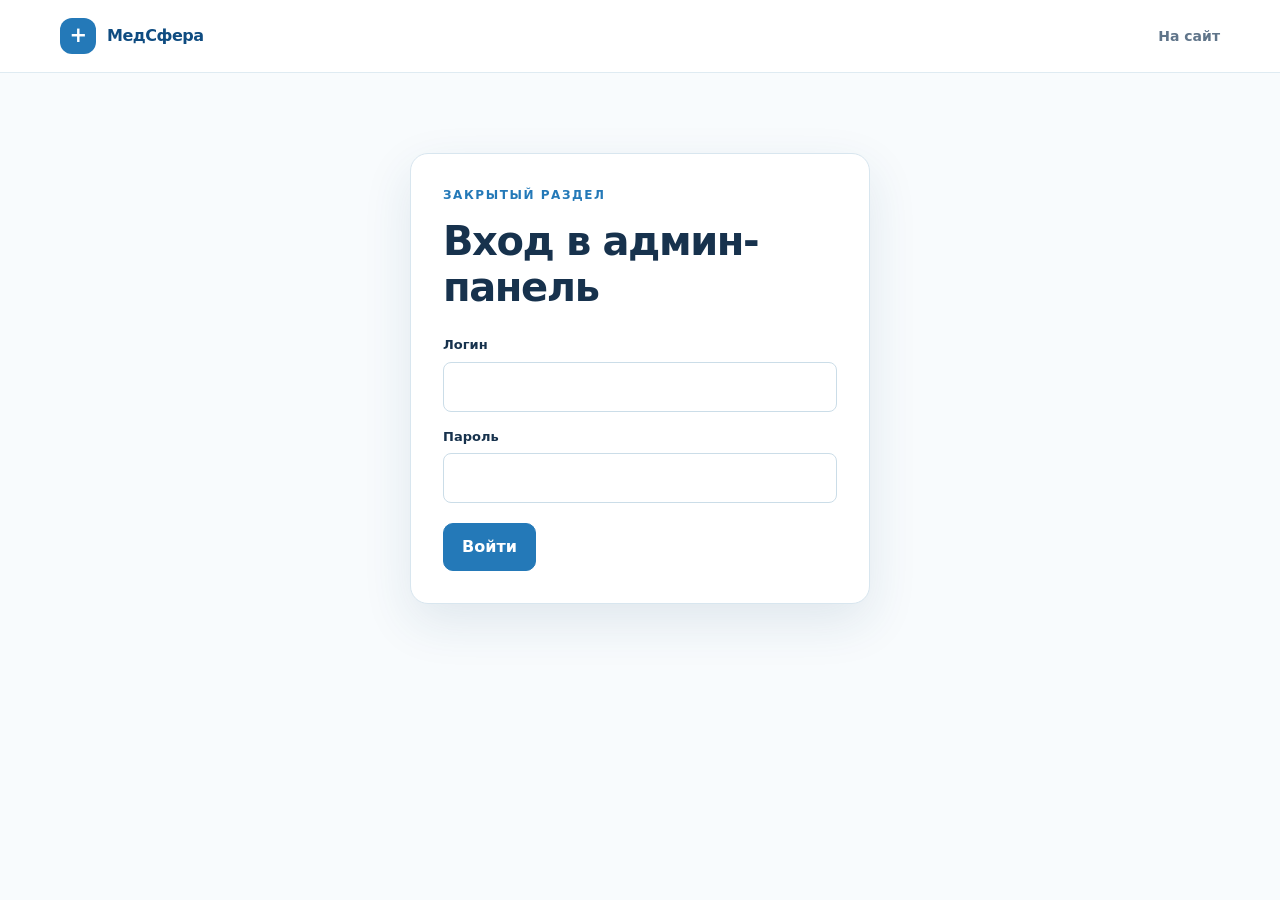
==== frontend/admin.html @ e5a2b110 "Medsite portfolio prototype: backend (FastAPI, 12 tests green), frontend, PLAN.md" ====
<!doctype html>
<html lang="ru"><head><meta charset="utf-8"><meta name="viewport" content="width=device-width, initial-scale=1"><title>Админ-панель | МедСфера</title><meta name="robots" content="noindex"><link rel="stylesheet" href="css/style.css"></head>
<body data-page="admin"><header class="site-header"><div class="container header-inner"><a class="brand" href="index.html"><span class="brand-mark">+</span> МедСфера</a><nav class="nav" style="display:flex"><a href="index.html">На сайт</a></nav></div></header><main class="admin-shell"><div class="container"><div class="form-message is-error" data-api-error hidden role="alert"></div><section data-login class="form-card" style="max-width:460px;margin:35px auto"><p class="eyebrow">Закрытый раздел</p><h1 style="font-size:40px">Вход в админ-панель</h1><form data-login-form style="margin-top:25px"><div class="field"><label for="username">Логин</label><input id="username" name="username" autocomplete="username" required></div><div class="field" style="margin-top:15px"><label for="password">Пароль</label><input id="password" name="password" type="password" autocomplete="current-password" required></div><button class="button" type="submit" style="margin-top:20px">Войти</button></form></section><section data-dashboard hidden><div class="admin-header"><div><p class="eyebrow">Рабочее пространство</p><h1 style="font-size:44px">Админ-панель</h1></div><button class="button button-secondary" data-logout type="button">Выйти</button></div><p class="form-message" data-admin-message role="status"></p>
      <section class="admin-section"><h2>Заявки на приём</h2><div class="field" style="max-width:220px;margin-bottom:15px"><label for="appointment-status">Фильтр по статусу</label><select id="appointment-status" name="appointment_status"><option value="">Все заявки</option><option value="new">Новые</option><option value="confirmed">Подтверждённые</option><option value="cancelled">Отменённые</option></select></div><div class="table-wrap"><table><thead><tr><th>ID</th><th>Время</th><th>Пациент</th><th>Телефон</th><th>Статус</th><th>Изменить</th><th>Lead ID</th></tr></thead><tbody data-appointments-table><tr><td colspan="7">Загрузка…</td></tr></tbody></table></div></section>
      <section class="admin-section"><h2>Управление контентом</h2><div class="admin-forms"><form class="card admin-form" data-service-form><h3>Услуга</h3><div class="field"><label>Название<input name="name" required maxlength="120"></label></div><div class="field"><label>Описание<textarea name="description"></textarea></label></div><div class="field"><label>Цена, ₽<input name="price" type="number" min="0" required></label></div><div class="field"><label>Длительность, мин.<input name="duration_minutes" type="number" min="1" required></label></div><label class="checkbox"><input name="is_active" type="checkbox" checked> Активна</label><div class="form-actions"><button class="button button-small" data-service-submit type="submit">Добавить услугу</button><button class="button button-small button-ghost" data-service-reset type="button">Сбросить</button></div></form>
        <form class="card admin-form" data-doctor-form><h3>Врач</h3><div class="field"><label>ФИО<input name="full_name" required maxlength="160"></label></div><div class="field"><label>Специализация<input name="specialty" required maxlength="120"></label></div><div class="field"><label>О враче<textarea name="bio"></textarea></label></div><div class="field"><label>URL фото<input name="photo_url" type="url"></label></div><div class="field"><label>Стаж, лет<input name="experience_years" type="number" min="0" value="0"></label></div><div class="field"><label>Начало работы<input name="work_start" type="time" value="09:00" required></label></div><div class="field"><label>Конец работы<input name="work_end" type="time" value="18:00" required></label></div><div class="field"><label>Шаг слота, мин.<input name="slot_minutes" type="number" min="1" value="30" required></label></div><div class="field"><label>Услуги<select name="service_ids" multiple required size="3"></select></label></div><label class="checkbox"><input name="is_active" type="checkbox" checked> Активен</label><div class="form-actions"><button class="button button-small" data-doctor-submit type="submit">Добавить врача</button><button class="button button-small button-ghost" data-doctor-reset type="button">Сбросить</button></div></form>
        <form class="card admin-form" data-faq-form><h3>FAQ</h3><div class="field"><label>Вопрос<input name="question" required maxlength="500"></label></div><div class="field"><label>Ответ<textarea name="answer" required></textarea></label></div><div class="field"><label>Порядок<input name="sort_order" type="number" value="0"></label></div><label class="checkbox"><input name="is_active" type="checkbox" checked> Активен</label><div class="form-actions"><button class="button button-small" data-faq-submit type="submit">Добавить вопрос</button><button class="button button-small button-ghost" data-faq-reset type="button">Сбросить</button></div></form></div></section>
      <section class="admin-section"><h2>SEO-настройки</h2><form class="card form-grid" data-seo-form><div class="field"><label>Страница<select name="seo_page"><option value="index">Главная</option><option value="services">Услуги</option><option value="doctors">Специалисты</option><option value="faq">FAQ</option><option value="admin">Админ-панель</option></select></label></div><div class="field"><label>Title<input name="seo_title" required maxlength="255"></label></div><div class="field field-full"><label>Description<textarea name="seo_description" required maxlength="500"></textarea></label></div><div class="field-full"><button class="button" type="submit">Сохранить SEO</button></div></form></section>
      <section class="admin-section"><h2>Список услуг</h2><div class="table-wrap"><table><thead><tr><th>Название</th><th>Цена</th><th>Длительность</th><th>Статус</th><th>Действия</th></tr></thead><tbody data-services-table></tbody></table></div></section><section class="admin-section"><h2>Список врачей</h2><div class="table-wrap"><table><thead><tr><th>ФИО</th><th>Специализация</th><th>Стаж</th><th>Статус</th><th>Действия</th></tr></thead><tbody data-doctors-table></tbody></table></div></section><section class="admin-section"><h2>Список FAQ</h2><div class="table-wrap"><table><thead><tr><th>Вопрос</th><th>Ответ</th><th>Статус</th><th>Действия</th></tr></thead><tbody data-faq-table></tbody></table></div></section>
    </section></div></main><script src="js/config.js"></script><script src="js/api.js"></script><script src="js/admin.js"></script></body></html>
---- frontend/css/style.css ----
:root { --ink: #17324d; --muted: #60758a; --blue: #2479b8; --deep: #0f4c81; --pale: #eaf6fc; --line: #d8e6ef; --white: #fff; --danger: #b53b45; --shadow: 0 18px 50px rgba(25, 76, 111, .11); }
* { box-sizing: border-box; }
html { scroll-behavior: smooth; }
body { margin: 0; color: var(--ink); background: #f8fbfd; font: 16px/1.6 Inter, ui-sans-serif, system-ui, -apple-system, BlinkMacSystemFont, "Segoe UI", sans-serif; }
a { color: inherit; text-decoration: none; }
button, input, select, textarea { font: inherit; }
button, .button { cursor: pointer; }
button:focus-visible, a:focus-visible, input:focus-visible, select:focus-visible, textarea:focus-visible, summary:focus-visible { outline: 3px solid rgba(36, 121, 184, .32); outline-offset: 3px; }
.container { width: min(1160px, calc(100% - 40px)); margin: 0 auto; }
.site-header { position: sticky; top: 0; z-index: 5; border-bottom: 1px solid rgba(216, 230, 239, .8); background: rgba(255,255,255,.94); backdrop-filter: blur(14px); }
.header-inner { min-height: 72px; display: flex; align-items: center; justify-content: space-between; gap: 25px; }
.brand { display: flex; align-items: center; gap: 11px; color: var(--deep); font-weight: 800; letter-spacing: -.03em; }
.brand-mark { display: grid; place-items: center; width: 36px; height: 36px; color: #fff; background: var(--blue); border-radius: 12px; font-weight: 900; font-size: 21px; }
.nav { display: flex; align-items: center; gap: 26px; color: var(--muted); font-size: 14px; font-weight: 650; }
.nav a:hover, .nav a[aria-current="page"] { color: var(--blue); }
.menu-button { display: none; border: 0; background: transparent; color: var(--ink); font-size: 26px; }
.hero { overflow: hidden; padding: 90px 0 92px; background: radial-gradient(circle at 82% 20%, #c7e9f9 0, transparent 35%), linear-gradient(135deg, #eaf7fc, #f8fbfd 62%); }
.hero-grid { display: grid; grid-template-columns: 1.04fr .96fr; align-items: center; gap: 70px; }
.eyebrow { margin: 0 0 13px; color: var(--blue); font-size: 12px; font-weight: 800; letter-spacing: .13em; text-transform: uppercase; }
h1, h2, h3 { margin: 0; line-height: 1.15; letter-spacing: -.035em; }
h1 { max-width: 650px; font-size: clamp(42px, 6vw, 76px); }
h2 { font-size: clamp(30px, 4vw, 47px); }
h3 { font-size: 20px; }
.hero-copy > p:not(.eyebrow) { max-width: 580px; margin: 24px 0 31px; color: var(--muted); font-size: 19px; }
.button { display: inline-flex; justify-content: center; align-items: center; min-height: 45px; padding: 10px 18px; border: 1px solid var(--blue); border-radius: 10px; color: #fff; background: var(--blue); font-weight: 750; transition: transform .2s, background .2s; }
.button:hover { transform: translateY(-2px); background: var(--deep); }
.button-secondary, .button-ghost { color: var(--deep); background: transparent; border-color: var(--line); }
.button-danger { color: var(--danger); background: #fff3f3; border-color: #f2cece; }
.button-small { min-height: 34px; padding: 6px 10px; border-radius: 7px; font-size: 12px; }
.hero-art { min-height: 370px; position: relative; display: grid; place-items: center; }
.hero-art::before { content: ""; position: absolute; width: 310px; height: 310px; border-radius: 50%; background: #b8e2f3; }
.hero-card { position: relative; width: min(100%, 350px); padding: 30px; border: 1px solid rgba(255,255,255,.85); border-radius: 24px; background: rgba(255,255,255,.82); box-shadow: var(--shadow); }
.pulse { width: 60px; height: 60px; display: grid; place-items: center; margin-bottom: 25px; border-radius: 18px; color: #fff; background: var(--blue); font-size: 30px; }
.hero-card strong { display: block; margin-bottom: 8px; font-size: 24px; }
.hero-card p { margin: 0; color: var(--muted); }
.section { padding: 84px 0; }
.section-soft { background: var(--pale); }
.section-heading { display: flex; align-items: end; justify-content: space-between; gap: 20px; margin-bottom: 35px; }
.section-heading p { max-width: 460px; margin: 0; color: var(--muted); }
.grid { display: grid; grid-template-columns: repeat(3, 1fr); gap: 20px; }
.card { padding: 25px; border: 1px solid var(--line); border-radius: 16px; background: var(--white); box-shadow: 0 7px 25px rgba(32, 77, 103, .05); }
.card p { color: var(--muted); }
.service-card { min-height: 190px; display: flex; flex-direction: column; }
.card-meta { margin-top: auto; color: var(--deep); font-weight: 750; }
.doctor-card { display: flex; gap: 17px; align-items: flex-start; }
.doctor-photo { flex: 0 0 68px; width: 68px; height: 68px; display: grid; place-items: center; overflow: hidden; border-radius: 50%; color: var(--deep); background: #d5effa; font-weight: 800; }
.doctor-photo img { width: 100%; height: 100%; object-fit: cover; }
.doctor-card h3 { font-size: 18px; }
.doctor-card p { margin: 7px 0 0; font-size: 14px; }
.doctor-card .eyebrow { margin: 5px 0 0; font-size: 11px; }
.form-card { max-width: 710px; padding: 32px; border: 1px solid var(--line); border-radius: 18px; background: #fff; box-shadow: var(--shadow); }
.form-grid { display: grid; grid-template-columns: repeat(2, 1fr); gap: 17px; }
.field { display: flex; flex-direction: column; gap: 6px; }
.field-full { grid-column: 1 / -1; }
label { color: var(--ink); font-size: 13px; font-weight: 750; }
input, select, textarea { width: 100%; border: 1px solid #cbdde8; border-radius: 8px; padding: 11px 12px; color: var(--ink); background: #fff; }
textarea { min-height: 100px; resize: vertical; }
input::placeholder, textarea::placeholder { color: #9aabb8; }
.form-actions { display: flex; align-items: center; gap: 18px; margin-top: 22px; }
.form-message { margin: 13px 0 0; color: var(--deep); font-size: 14px; }
.is-error { color: var(--danger); }
.success-panel { padding: 28px; border: 1px solid #a9ddc7; border-radius: 14px; color: #176448; background: #edfbf4; }
.success-panel code { overflow-wrap: anywhere; }
.faq-list { max-width: 820px; margin: 0 auto; }
.faq-item { padding: 21px 0; border-bottom: 1px solid var(--line); }
.faq-item summary { cursor: pointer; list-style: none; font-size: 19px; font-weight: 750; }
.faq-item summary::-webkit-details-marker { display: none; }
.faq-item summary::after { content: "+"; float: right; color: var(--blue); font-size: 25px; font-weight: 400; }
.faq-item[open] summary::after { content: "−"; }
.faq-item p { max-width: 700px; margin-bottom: 0; color: var(--muted); }
.page-intro { padding: 72px 0 55px; background: var(--pale); }
.page-intro p { max-width: 650px; margin: 18px 0 0; color: var(--muted); font-size: 18px; }
.site-footer { padding: 35px 0; border-top: 1px solid var(--line); color: var(--muted); font-size: 14px; background: #fff; }
.footer-inner { display: flex; justify-content: space-between; gap: 20px; }
.empty-state { grid-column: 1 / -1; padding: 28px; color: var(--muted); text-align: center; }
.is-loading { opacity: .65; }
.admin-shell { padding: 45px 0 75px; }
.admin-header { display: flex; justify-content: space-between; align-items: center; gap: 20px; margin-bottom: 30px; }
.admin-section { margin-top: 30px; }
.admin-section h2 { margin-bottom: 16px; font-size: 27px; }
.admin-forms { display: grid; grid-template-columns: repeat(3, 1fr); gap: 18px; }
.admin-form { padding: 20px; }
.admin-form h3 { margin-bottom: 17px; font-size: 18px; }
.admin-form .field { margin-bottom: 12px; }
.checkbox { display: flex; flex-direction: row; align-items: center; gap: 8px; margin: 10px 0; }
.checkbox input { width: auto; }
.table-wrap { overflow-x: auto; border: 1px solid var(--line); border-radius: 13px; background: #fff; }
table { width: 100%; border-collapse: collapse; min-width: 650px; }
th, td { padding: 13px 15px; border-bottom: 1px solid #edf2f5; text-align: left; vertical-align: middle; font-size: 14px; }
th { color: var(--muted); background: #f7fbfd; font-size: 12px; text-transform: uppercase; letter-spacing: .05em; }
tr:last-child td { border-bottom: 0; }
.table-actions { display: flex; gap: 7px; }
.compact-select { width: auto; min-width: 130px; padding: 6px; }
[hidden] { display: none !important; }
@media (max-width: 800px) { .container { width: min(100% - 28px, 600px); } .menu-button { display: block; } .nav { display: none; position: absolute; top: 72px; left: 0; right: 0; flex-direction: column; align-items: stretch; gap: 0; padding: 10px 20px 20px; background: #fff; box-shadow: var(--shadow); } .nav.is-open { display: flex; } .nav a { padding: 10px; } .hero { padding: 58px 0; } .hero-grid { grid-template-columns: 1fr; gap: 30px; } .hero-art { min-height: 270px; } .hero-art::before { width: 240px; height: 240px; } .grid, .admin-forms { grid-template-columns: 1fr; } .section { padding: 55px 0; } .section-heading { display: block; } .section-heading p { margin-top: 13px; } .form-grid { grid-template-columns: 1fr; } .field-full { grid-column: auto; } .footer-inner { display: block; } .footer-inner p { margin: 8px 0; } .admin-header { display: block; } .admin-header .button { margin-top: 15px; } }
@media (max-width: 450px) { h1 { font-size: 40px; } .form-card { padding: 20px; } .form-actions { display: block; } .form-actions .button { width: 100%; } }
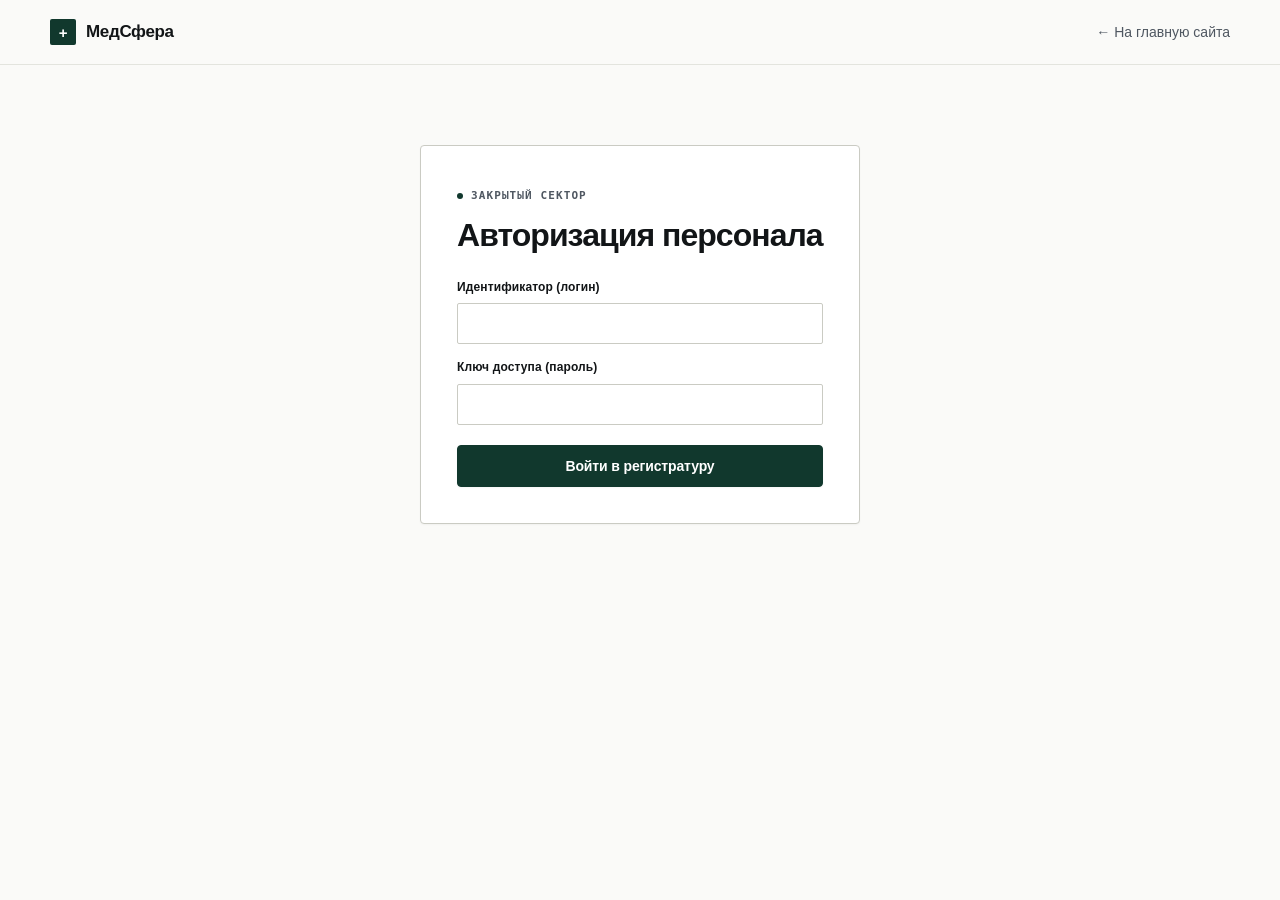
==== commit 5a5ce84b: "Redesign frontend in Swiss clinical minimalist anti-AI aesthetic" ====
--- a/frontend/admin.html
+++ b/frontend/admin.html
@@ -1,10 +1,250 @@
 <!doctype html>
-<html lang="ru"><head><meta charset="utf-8"><meta name="viewport" content="width=device-width, initial-scale=1"><title>Админ-панель | МедСфера</title><meta name="robots" content="noindex"><link rel="stylesheet" href="css/style.css"></head>
-<body data-page="admin"><header class="site-header"><div class="container header-inner"><a class="brand" href="index.html"><span class="brand-mark">+</span> МедСфера</a><nav class="nav" style="display:flex"><a href="index.html">На сайт</a></nav></div></header><main class="admin-shell"><div class="container"><div class="form-message is-error" data-api-error hidden role="alert"></div><section data-login class="form-card" style="max-width:460px;margin:35px auto"><p class="eyebrow">Закрытый раздел</p><h1 style="font-size:40px">Вход в админ-панель</h1><form data-login-form style="margin-top:25px"><div class="field"><label for="username">Логин</label><input id="username" name="username" autocomplete="username" required></div><div class="field" style="margin-top:15px"><label for="password">Пароль</label><input id="password" name="password" type="password" autocomplete="current-password" required></div><button class="button" type="submit" style="margin-top:20px">Войти</button></form></section><section data-dashboard hidden><div class="admin-header"><div><p class="eyebrow">Рабочее пространство</p><h1 style="font-size:44px">Админ-панель</h1></div><button class="button button-secondary" data-logout type="button">Выйти</button></div><p class="form-message" data-admin-message role="status"></p>
-      <section class="admin-section"><h2>Заявки на приём</h2><div class="field" style="max-width:220px;margin-bottom:15px"><label for="appointment-status">Фильтр по статусу</label><select id="appointment-status" name="appointment_status"><option value="">Все заявки</option><option value="new">Новые</option><option value="confirmed">Подтверждённые</option><option value="cancelled">Отменённые</option></select></div><div class="table-wrap"><table><thead><tr><th>ID</th><th>Время</th><th>Пациент</th><th>Телефон</th><th>Статус</th><th>Изменить</th><th>Lead ID</th></tr></thead><tbody data-appointments-table><tr><td colspan="7">Загрузка…</td></tr></tbody></table></div></section>
-      <section class="admin-section"><h2>Управление контентом</h2><div class="admin-forms"><form class="card admin-form" data-service-form><h3>Услуга</h3><div class="field"><label>Название<input name="name" required maxlength="120"></label></div><div class="field"><label>Описание<textarea name="description"></textarea></label></div><div class="field"><label>Цена, ₽<input name="price" type="number" min="0" required></label></div><div class="field"><label>Длительность, мин.<input name="duration_minutes" type="number" min="1" required></label></div><label class="checkbox"><input name="is_active" type="checkbox" checked> Активна</label><div class="form-actions"><button class="button button-small" data-service-submit type="submit">Добавить услугу</button><button class="button button-small button-ghost" data-service-reset type="button">Сбросить</button></div></form>
-        <form class="card admin-form" data-doctor-form><h3>Врач</h3><div class="field"><label>ФИО<input name="full_name" required maxlength="160"></label></div><div class="field"><label>Специализация<input name="specialty" required maxlength="120"></label></div><div class="field"><label>О враче<textarea name="bio"></textarea></label></div><div class="field"><label>URL фото<input name="photo_url" type="url"></label></div><div class="field"><label>Стаж, лет<input name="experience_years" type="number" min="0" value="0"></label></div><div class="field"><label>Начало работы<input name="work_start" type="time" value="09:00" required></label></div><div class="field"><label>Конец работы<input name="work_end" type="time" value="18:00" required></label></div><div class="field"><label>Шаг слота, мин.<input name="slot_minutes" type="number" min="1" value="30" required></label></div><div class="field"><label>Услуги<select name="service_ids" multiple required size="3"></select></label></div><label class="checkbox"><input name="is_active" type="checkbox" checked> Активен</label><div class="form-actions"><button class="button button-small" data-doctor-submit type="submit">Добавить врача</button><button class="button button-small button-ghost" data-doctor-reset type="button">Сбросить</button></div></form>
-        <form class="card admin-form" data-faq-form><h3>FAQ</h3><div class="field"><label>Вопрос<input name="question" required maxlength="500"></label></div><div class="field"><label>Ответ<textarea name="answer" required></textarea></label></div><div class="field"><label>Порядок<input name="sort_order" type="number" value="0"></label></div><label class="checkbox"><input name="is_active" type="checkbox" checked> Активен</label><div class="form-actions"><button class="button button-small" data-faq-submit type="submit">Добавить вопрос</button><button class="button button-small button-ghost" data-faq-reset type="button">Сбросить</button></div></form></div></section>
-      <section class="admin-section"><h2>SEO-настройки</h2><form class="card form-grid" data-seo-form><div class="field"><label>Страница<select name="seo_page"><option value="index">Главная</option><option value="services">Услуги</option><option value="doctors">Специалисты</option><option value="faq">FAQ</option><option value="admin">Админ-панель</option></select></label></div><div class="field"><label>Title<input name="seo_title" required maxlength="255"></label></div><div class="field field-full"><label>Description<textarea name="seo_description" required maxlength="500"></textarea></label></div><div class="field-full"><button class="button" type="submit">Сохранить SEO</button></div></form></section>
-      <section class="admin-section"><h2>Список услуг</h2><div class="table-wrap"><table><thead><tr><th>Название</th><th>Цена</th><th>Длительность</th><th>Статус</th><th>Действия</th></tr></thead><tbody data-services-table></tbody></table></div></section><section class="admin-section"><h2>Список врачей</h2><div class="table-wrap"><table><thead><tr><th>ФИО</th><th>Специализация</th><th>Стаж</th><th>Статус</th><th>Действия</th></tr></thead><tbody data-doctors-table></tbody></table></div></section><section class="admin-section"><h2>Список FAQ</h2><div class="table-wrap"><table><thead><tr><th>Вопрос</th><th>Ответ</th><th>Статус</th><th>Действия</th></tr></thead><tbody data-faq-table></tbody></table></div></section>
-    </section></div></main><script src="js/config.js"></script><script src="js/api.js"></script><script src="js/admin.js"></script></body></html>
+<html lang="ru">
+<head>
+  <meta charset="utf-8">
+  <meta name="viewport" content="width=device-width, initial-scale=1">
+  <title>Клиническая регистратура и администрирование | МедСфера</title>
+  <meta name="robots" content="noindex">
+  <link rel="stylesheet" href="css/style.css">
+</head>
+<body data-page="admin">
+  <header class="site-header">
+    <div class="container header-inner">
+      <a class="brand" href="index.html">
+        <span class="brand-mark">+</span>
+        <span>МедСфера</span>
+      </a>
+      <nav class="nav" style="display:flex">
+        <a href="index.html">← На главную сайта</a>
+      </nav>
+    </div>
+  </header>
+
+  <main class="admin-shell">
+    <div class="container">
+      <div class="form-message is-error" data-api-error hidden role="alert"></div>
+
+      <section data-login class="form-card" style="max-width:440px;margin:40px auto">
+        <p class="eyebrow">Закрытый сектор</p>
+        <h1 style="font-size:32px;line-height:1.15">Авторизация персонала</h1>
+        <form data-login-form style="margin-top:24px">
+          <div class="field">
+            <label for="username">Идентификатор (логин)</label>
+            <input id="username" name="username" autocomplete="username" required>
+          </div>
+          <div class="field" style="margin-top:14px">
+            <label for="password">Ключ доступа (пароль)</label>
+            <input id="password" name="password" type="password" autocomplete="current-password" required>
+          </div>
+          <button class="button" type="submit" style="margin-top:20px;width:100%">Войти в регистратуру</button>
+        </form>
+      </section>
+
+      <section data-dashboard hidden>
+        <div class="admin-header">
+          <div>
+            <p class="eyebrow">Клиническое управление</p>
+            <h1 style="font-size:36px">Журнал отделения</h1>
+          </div>
+          <button class="button button-secondary" data-logout type="button">Завершить смену</button>
+        </div>
+        <p class="form-message" data-admin-message role="status"></p>
+
+        <section class="admin-section">
+          <h2>Журнал записей на приём</h2>
+          <div class="field" style="max-width:240px;margin-bottom:16px">
+            <label for="appointment-status">Фильтрация по статусу</label>
+            <select id="appointment-status" name="appointment_status">
+              <option value="">Все статусы</option>
+              <option value="new">Новые заявки</option>
+              <option value="confirmed">Подтверждённые приёмы</option>
+              <option value="cancelled">Отменённые</option>
+            </select>
+          </div>
+          <div class="table-wrap">
+            <table>
+              <thead>
+                <tr>
+                  <th>ID</th>
+                  <th>Слот приёма</th>
+                  <th>Пациент</th>
+                  <th>Телефон</th>
+                  <th>Статус</th>
+                  <th>Действие</th>
+                  <th>Идентификатор заявки</th>
+                </tr>
+              </thead>
+              <tbody data-appointments-table>
+                <tr><td colspan="7">Синхронизация записей…</td></tr>
+              </tbody>
+            </table>
+          </div>
+        </section>
+
+        <section class="admin-section">
+          <h2>Реестр отделений и врачебного состава</h2>
+          <div class="admin-forms">
+            <form class="card admin-form" data-service-form>
+              <h3>Добавить медицинскую услугу</h3>
+              <div class="field">
+                <label>Наименование услуги<input name="name" required maxlength="120"></label>
+              </div>
+              <div class="field">
+                <label>Клиническое описание<textarea name="description"></textarea></label>
+              </div>
+              <div class="field">
+                <label>Тариф, ₽<input name="price" type="number" min="0" required></label>
+              </div>
+              <div class="field">
+                <label>Длительность, мин.<input name="duration_minutes" type="number" min="1" required></label>
+              </div>
+              <label class="checkbox"><input name="is_active" type="checkbox" checked> Услуга доступна в регистратуре</label>
+              <div class="form-actions">
+                <button class="button button-small" data-service-submit type="submit">Сохранить</button>
+                <button class="button button-small button-ghost" data-service-reset type="button">Очистить</button>
+              </div>
+            </form>
+
+            <form class="card admin-form" data-doctor-form>
+              <h3>Добавить врача в штат</h3>
+              <div class="field">
+                <label>ФИО специалиста<input name="full_name" required maxlength="160"></label>
+              </div>
+              <div class="field">
+                <label>Профиль и специализация<input name="specialty" required maxlength="120"></label>
+              </div>
+              <div class="field">
+                <label>Клинический опыт / регалии<textarea name="bio"></textarea></label>
+              </div>
+              <div class="field">
+                <label>Ссылка на портрет (URL)<input name="photo_url" type="url"></label>
+              </div>
+              <div class="field">
+                <label>Стаж практики (лет)<input name="experience_years" type="number" min="0" value="0"></label>
+              </div>
+              <div class="field">
+                <label>Начало смены<input name="work_start" type="time" value="09:00" required></label>
+              </div>
+              <div class="field">
+                <label>Конец смены<input name="work_end" type="time" value="18:00" required></label>
+              </div>
+              <div class="field">
+                <label>Шаг слота, мин.<input name="slot_minutes" type="number" min="1" value="30" required></label>
+              </div>
+              <div class="field">
+                <label>Профильные услуги<select name="service_ids" multiple required size="3"></select></label>
+              </div>
+              <label class="checkbox"><input name="is_active" type="checkbox" checked> Врач ведёт приём</label>
+              <div class="form-actions">
+                <button class="button button-small" data-doctor-submit type="submit">Сохранить</button>
+                <button class="button button-small button-ghost" data-doctor-reset type="button">Очистить</button>
+              </div>
+            </form>
+
+            <form class="card admin-form" data-faq-form>
+              <h3>Регламент / Справка (FAQ)</h3>
+              <div class="field">
+                <label>Вопрос пациента<input name="question" required maxlength="500"></label>
+              </div>
+              <div class="field">
+                <label>Ответ клиники<textarea name="answer" required></textarea></label>
+              </div>
+              <div class="field">
+                <label>Позиция в списке<input name="sort_order" type="number" value="0"></label>
+              </div>
+              <label class="checkbox"><input name="is_active" type="checkbox" checked> Отображать на сайте</label>
+              <div class="form-actions">
+                <button class="button button-small" data-faq-submit type="submit">Сохранить</button>
+                <button class="button button-small button-ghost" data-faq-reset type="button">Очистить</button>
+              </div>
+            </form>
+          </div>
+        </section>
+
+        <section class="admin-section">
+          <h2>Метаданные страниц (SEO)</h2>
+          <form class="card form-grid" data-seo-form>
+            <div class="field">
+              <label>Раздел сайта
+                <select name="seo_page">
+                  <option value="index">Главная</option>
+                  <option value="services">Услуги</option>
+                  <option value="doctors">Специалисты</option>
+                  <option value="faq">Вопросы и ответы</option>
+                  <option value="admin">Административный раздел</option>
+                </select>
+              </label>
+            </div>
+            <div class="field">
+              <label>Title (Заголовок в выдаче)<input name="seo_title" required maxlength="255"></label>
+            </div>
+            <div class="field field-full">
+              <label>Description (Краткое описание)<textarea name="seo_description" required maxlength="500"></textarea></label>
+            </div>
+            <div class="field-full">
+              <button class="button" type="submit">Обновить мета-профиль</button>
+            </div>
+          </form>
+        </section>
+
+        <section class="admin-section">
+          <h2>Реестр медицинских услуг</h2>
+          <div class="table-wrap">
+            <table>
+              <thead>
+                <tr>
+                  <th>Услуга</th>
+                  <th>Тариф</th>
+                  <th>Длительность</th>
+                  <th>Статус</th>
+                  <th>Управление</th>
+                </tr>
+              </thead>
+              <tbody data-services-table></tbody>
+            </table>
+          </div>
+        </section>
+
+        <section class="admin-section">
+          <h2>Реестр специалистов</h2>
+          <div class="table-wrap">
+            <table>
+              <thead>
+                <tr>
+                  <th>Врач</th>
+                  <th>Специализация</th>
+                  <th>Стаж</th>
+                  <th>Статус</th>
+                  <th>Управление</th>
+                </tr>
+              </thead>
+              <tbody data-doctors-table></tbody>
+            </table>
+          </div>
+        </section>
+
+        <section class="admin-section">
+          <h2>Реестр справок (FAQ)</h2>
+          <div class="table-wrap">
+            <table>
+              <thead>
+                <tr>
+                  <th>Вопрос</th>
+                  <th>Ответ</th>
+                  <th>Статус</th>
+                  <th>Управление</th>
+                </tr>
+              </thead>
+              <tbody data-faq-table></tbody>
+            </table>
+          </div>
+        </section>
+      </section>
+    </div>
+  </main>
+
+  <script src="js/config.js"></script>
+  <script src="js/api.js"></script>
+  <script src="js/admin.js"></script>
+</body>
+</html>
--- a/frontend/css/style.css
+++ b/frontend/css/style.css
@@ -1,96 +1,1135 @@
-:root { --ink: #17324d; --muted: #60758a; --blue: #2479b8; --deep: #0f4c81; --pale: #eaf6fc; --line: #d8e6ef; --white: #fff; --danger: #b53b45; --shadow: 0 18px 50px rgba(25, 76, 111, .11); }
-* { box-sizing: border-box; }
-html { scroll-behavior: smooth; }
-body { margin: 0; color: var(--ink); background: #f8fbfd; font: 16px/1.6 Inter, ui-sans-serif, system-ui, -apple-system, BlinkMacSystemFont, "Segoe UI", sans-serif; }
-a { color: inherit; text-decoration: none; }
-button, input, select, textarea { font: inherit; }
-button, .button { cursor: pointer; }
-button:focus-visible, a:focus-visible, input:focus-visible, select:focus-visible, textarea:focus-visible, summary:focus-visible { outline: 3px solid rgba(36, 121, 184, .32); outline-offset: 3px; }
-.container { width: min(1160px, calc(100% - 40px)); margin: 0 auto; }
-.site-header { position: sticky; top: 0; z-index: 5; border-bottom: 1px solid rgba(216, 230, 239, .8); background: rgba(255,255,255,.94); backdrop-filter: blur(14px); }
-.header-inner { min-height: 72px; display: flex; align-items: center; justify-content: space-between; gap: 25px; }
-.brand { display: flex; align-items: center; gap: 11px; color: var(--deep); font-weight: 800; letter-spacing: -.03em; }
-.brand-mark { display: grid; place-items: center; width: 36px; height: 36px; color: #fff; background: var(--blue); border-radius: 12px; font-weight: 900; font-size: 21px; }
-.nav { display: flex; align-items: center; gap: 26px; color: var(--muted); font-size: 14px; font-weight: 650; }
-.nav a:hover, .nav a[aria-current="page"] { color: var(--blue); }
-.menu-button { display: none; border: 0; background: transparent; color: var(--ink); font-size: 26px; }
-.hero { overflow: hidden; padding: 90px 0 92px; background: radial-gradient(circle at 82% 20%, #c7e9f9 0, transparent 35%), linear-gradient(135deg, #eaf7fc, #f8fbfd 62%); }
-.hero-grid { display: grid; grid-template-columns: 1.04fr .96fr; align-items: center; gap: 70px; }
-.eyebrow { margin: 0 0 13px; color: var(--blue); font-size: 12px; font-weight: 800; letter-spacing: .13em; text-transform: uppercase; }
-h1, h2, h3 { margin: 0; line-height: 1.15; letter-spacing: -.035em; }
-h1 { max-width: 650px; font-size: clamp(42px, 6vw, 76px); }
-h2 { font-size: clamp(30px, 4vw, 47px); }
-h3 { font-size: 20px; }
-.hero-copy > p:not(.eyebrow) { max-width: 580px; margin: 24px 0 31px; color: var(--muted); font-size: 19px; }
-.button { display: inline-flex; justify-content: center; align-items: center; min-height: 45px; padding: 10px 18px; border: 1px solid var(--blue); border-radius: 10px; color: #fff; background: var(--blue); font-weight: 750; transition: transform .2s, background .2s; }
-.button:hover { transform: translateY(-2px); background: var(--deep); }
-.button-secondary, .button-ghost { color: var(--deep); background: transparent; border-color: var(--line); }
-.button-danger { color: var(--danger); background: #fff3f3; border-color: #f2cece; }
-.button-small { min-height: 34px; padding: 6px 10px; border-radius: 7px; font-size: 12px; }
-.hero-art { min-height: 370px; position: relative; display: grid; place-items: center; }
-.hero-art::before { content: ""; position: absolute; width: 310px; height: 310px; border-radius: 50%; background: #b8e2f3; }
-.hero-card { position: relative; width: min(100%, 350px); padding: 30px; border: 1px solid rgba(255,255,255,.85); border-radius: 24px; background: rgba(255,255,255,.82); box-shadow: var(--shadow); }
-.pulse { width: 60px; height: 60px; display: grid; place-items: center; margin-bottom: 25px; border-radius: 18px; color: #fff; background: var(--blue); font-size: 30px; }
-.hero-card strong { display: block; margin-bottom: 8px; font-size: 24px; }
-.hero-card p { margin: 0; color: var(--muted); }
-.section { padding: 84px 0; }
-.section-soft { background: var(--pale); }
-.section-heading { display: flex; align-items: end; justify-content: space-between; gap: 20px; margin-bottom: 35px; }
-.section-heading p { max-width: 460px; margin: 0; color: var(--muted); }
-.grid { display: grid; grid-template-columns: repeat(3, 1fr); gap: 20px; }
-.card { padding: 25px; border: 1px solid var(--line); border-radius: 16px; background: var(--white); box-shadow: 0 7px 25px rgba(32, 77, 103, .05); }
-.card p { color: var(--muted); }
-.service-card { min-height: 190px; display: flex; flex-direction: column; }
-.card-meta { margin-top: auto; color: var(--deep); font-weight: 750; }
-.doctor-card { display: flex; gap: 17px; align-items: flex-start; }
-.doctor-photo { flex: 0 0 68px; width: 68px; height: 68px; display: grid; place-items: center; overflow: hidden; border-radius: 50%; color: var(--deep); background: #d5effa; font-weight: 800; }
-.doctor-photo img { width: 100%; height: 100%; object-fit: cover; }
-.doctor-card h3 { font-size: 18px; }
-.doctor-card p { margin: 7px 0 0; font-size: 14px; }
-.doctor-card .eyebrow { margin: 5px 0 0; font-size: 11px; }
-.form-card { max-width: 710px; padding: 32px; border: 1px solid var(--line); border-radius: 18px; background: #fff; box-shadow: var(--shadow); }
-.form-grid { display: grid; grid-template-columns: repeat(2, 1fr); gap: 17px; }
-.field { display: flex; flex-direction: column; gap: 6px; }
-.field-full { grid-column: 1 / -1; }
-label { color: var(--ink); font-size: 13px; font-weight: 750; }
-input, select, textarea { width: 100%; border: 1px solid #cbdde8; border-radius: 8px; padding: 11px 12px; color: var(--ink); background: #fff; }
-textarea { min-height: 100px; resize: vertical; }
-input::placeholder, textarea::placeholder { color: #9aabb8; }
-.form-actions { display: flex; align-items: center; gap: 18px; margin-top: 22px; }
-.form-message { margin: 13px 0 0; color: var(--deep); font-size: 14px; }
-.is-error { color: var(--danger); }
-.success-panel { padding: 28px; border: 1px solid #a9ddc7; border-radius: 14px; color: #176448; background: #edfbf4; }
-.success-panel code { overflow-wrap: anywhere; }
-.faq-list { max-width: 820px; margin: 0 auto; }
-.faq-item { padding: 21px 0; border-bottom: 1px solid var(--line); }
-.faq-item summary { cursor: pointer; list-style: none; font-size: 19px; font-weight: 750; }
-.faq-item summary::-webkit-details-marker { display: none; }
-.faq-item summary::after { content: "+"; float: right; color: var(--blue); font-size: 25px; font-weight: 400; }
-.faq-item[open] summary::after { content: "−"; }
-.faq-item p { max-width: 700px; margin-bottom: 0; color: var(--muted); }
-.page-intro { padding: 72px 0 55px; background: var(--pale); }
-.page-intro p { max-width: 650px; margin: 18px 0 0; color: var(--muted); font-size: 18px; }
-.site-footer { padding: 35px 0; border-top: 1px solid var(--line); color: var(--muted); font-size: 14px; background: #fff; }
-.footer-inner { display: flex; justify-content: space-between; gap: 20px; }
-.empty-state { grid-column: 1 / -1; padding: 28px; color: var(--muted); text-align: center; }
-.is-loading { opacity: .65; }
-.admin-shell { padding: 45px 0 75px; }
-.admin-header { display: flex; justify-content: space-between; align-items: center; gap: 20px; margin-bottom: 30px; }
-.admin-section { margin-top: 30px; }
-.admin-section h2 { margin-bottom: 16px; font-size: 27px; }
-.admin-forms { display: grid; grid-template-columns: repeat(3, 1fr); gap: 18px; }
-.admin-form { padding: 20px; }
-.admin-form h3 { margin-bottom: 17px; font-size: 18px; }
-.admin-form .field { margin-bottom: 12px; }
-.checkbox { display: flex; flex-direction: row; align-items: center; gap: 8px; margin: 10px 0; }
-.checkbox input { width: auto; }
-.table-wrap { overflow-x: auto; border: 1px solid var(--line); border-radius: 13px; background: #fff; }
-table { width: 100%; border-collapse: collapse; min-width: 650px; }
-th, td { padding: 13px 15px; border-bottom: 1px solid #edf2f5; text-align: left; vertical-align: middle; font-size: 14px; }
-th { color: var(--muted); background: #f7fbfd; font-size: 12px; text-transform: uppercase; letter-spacing: .05em; }
-tr:last-child td { border-bottom: 0; }
-.table-actions { display: flex; gap: 7px; }
-.compact-select { width: auto; min-width: 130px; padding: 6px; }
-[hidden] { display: none !important; }
-@media (max-width: 800px) { .container { width: min(100% - 28px, 600px); } .menu-button { display: block; } .nav { display: none; position: absolute; top: 72px; left: 0; right: 0; flex-direction: column; align-items: stretch; gap: 0; padding: 10px 20px 20px; background: #fff; box-shadow: var(--shadow); } .nav.is-open { display: flex; } .nav a { padding: 10px; } .hero { padding: 58px 0; } .hero-grid { grid-template-columns: 1fr; gap: 30px; } .hero-art { min-height: 270px; } .hero-art::before { width: 240px; height: 240px; } .grid, .admin-forms { grid-template-columns: 1fr; } .section { padding: 55px 0; } .section-heading { display: block; } .section-heading p { margin-top: 13px; } .form-grid { grid-template-columns: 1fr; } .field-full { grid-column: auto; } .footer-inner { display: block; } .footer-inner p { margin: 8px 0; } .admin-header { display: block; } .admin-header .button { margin-top: 15px; } }
-@media (max-width: 450px) { h1 { font-size: 40px; } .form-card { padding: 20px; } .form-actions { display: block; } .form-actions .button { width: 100%; } }
+/* ═══════════════════════════════════════════════════════════════════════
+   МедСфера · Clinical Minimalist Design System
+   Haute Couture & Anti-AI Architectural Discipline
+   ═══════════════════════════════════════════════════════════════════════ */
+
+:root {
+  /* Surfaces & Canvas */
+  --bg-page: #fafaf8;
+  --bg-surface: #ffffff;
+  --bg-subtle: #f2f3ee;
+  --bg-muted: #e9eae4;
+
+  /* Typography & Ink (No harsh pure #000) */
+  --ink-primary: #121517;
+  --ink-secondary: #4f5761;
+  --ink-tertiary: #7d8692;
+  --ink-inverse: #ffffff;
+
+  /* Brand / Clinical Accent (Deep surgical spruce & restrained tint) */
+  --accent: #11382d;
+  --accent-hover: #0a241c;
+  --accent-subtle: #edf4f1;
+  --accent-line: #c1d7cd;
+
+  /* Structural Hairlines */
+  --line: #e3e4de;
+  --line-strong: #cacbc3;
+
+  /* Functional & Status */
+  --danger: #9e2a2b;
+  --danger-subtle: #fbf0f0;
+  --danger-line: #ecc8c8;
+  --success: #1b5e3d;
+  --success-subtle: #edf7f1;
+  --success-line: #bfe5cf;
+
+  /* Radii (Disciplined, architectural — no bubbly AI slop) */
+  --radius-xs: 2px;
+  --radius-sm: 4px;
+  --radius-md: 6px;
+  --radius-pill: 999px;
+
+  /* Restrained, Layered Elevation */
+  --shadow-sm: 0 1px 2px rgba(18, 21, 23, 0.04);
+  --shadow-md: 0 4px 16px rgba(18, 21, 23, 0.06);
+  --shadow-pop: 0 16px 36px rgba(18, 21, 23, 0.12);
+
+  /* Typography metrics */
+  --font-sans: -apple-system, BlinkMacSystemFont, "Segoe UI", Roboto, "Helvetica Neue", Arial, sans-serif;
+  --font-mono: ui-monospace, "SF Mono", Menlo, Consolas, monospace;
+}
+
+/* ── Reset & Foundation ────────────────────────────────────────── */
+*, *::before, *::after {
+  box-sizing: border-box;
+}
+
+html {
+  scroll-behavior: smooth;
+  -webkit-font-smoothing: antialiased;
+  -moz-osx-font-smoothing: grayscale;
+}
+
+body {
+  margin: 0;
+  color: var(--ink-primary);
+  background-color: var(--bg-page);
+  font-family: var(--font-sans);
+  font-size: 15px;
+  line-height: 1.6;
+  font-feature-settings: "tnum" 1, "cv02" 1;
+}
+
+a {
+  color: inherit;
+  text-decoration: none;
+  transition: color 0.15s ease, border-color 0.15s ease;
+}
+
+button, input, select, textarea {
+  font: inherit;
+  color: inherit;
+}
+
+button, .button {
+  cursor: pointer;
+  user-select: none;
+}
+
+:focus-visible {
+  outline: 2px solid var(--accent);
+  outline-offset: 2px;
+}
+
+/* ── Layout Containers ─────────────────────────────────────────── */
+.container {
+  width: min(1180px, calc(100% - 48px));
+  margin: 0 auto;
+}
+
+/* ── Header & Navigation ───────────────────────────────────────── */
+.site-header {
+  position: sticky;
+  top: 0;
+  z-index: 40;
+  background: rgba(250, 250, 248, 0.94);
+  backdrop-filter: blur(12px);
+  -webkit-backdrop-filter: blur(12px);
+  border-bottom: 1px solid var(--line);
+}
+
+.header-inner {
+  min-height: 64px;
+  display: flex;
+  align-items: center;
+  justify-content: space-between;
+  gap: 24px;
+}
+
+.brand {
+  display: inline-flex;
+  align-items: center;
+  gap: 10px;
+  font-weight: 700;
+  font-size: 17px;
+  letter-spacing: -0.02em;
+  color: var(--ink-primary);
+}
+
+.brand-mark {
+  width: 26px;
+  height: 26px;
+  display: grid;
+  place-items: center;
+  background: var(--accent);
+  color: #ffffff;
+  border-radius: var(--radius-xs);
+  font-size: 15px;
+  font-weight: 600;
+  line-height: 1;
+}
+
+.nav {
+  display: flex;
+  align-items: center;
+  gap: 28px;
+  font-size: 14px;
+  font-weight: 500;
+  color: var(--ink-secondary);
+}
+
+.nav a {
+  position: relative;
+  padding: 4px 0;
+}
+
+.nav a:hover,
+.nav a[aria-current="page"] {
+  color: var(--ink-primary);
+}
+
+.nav a[aria-current="page"]::after {
+  content: "";
+  position: absolute;
+  bottom: -2px;
+  left: 0;
+  right: 0;
+  height: 1.5px;
+  background: var(--ink-primary);
+}
+
+.menu-button {
+  display: none;
+  padding: 6px;
+  border: 1px solid var(--line);
+  background: transparent;
+  color: var(--ink-primary);
+  border-radius: var(--radius-xs);
+  font-size: 16px;
+  line-height: 1;
+}
+
+/* ── Typography & Headings ─────────────────────────────────────── */
+h1, h2, h3, h4 {
+  margin: 0;
+  color: var(--ink-primary);
+  letter-spacing: -0.03em;
+  line-height: 1.15;
+  font-weight: 700;
+}
+
+h1 {
+  font-size: clamp(34px, 4.5vw, 56px);
+  line-height: 1.08;
+  max-width: 22ch;
+}
+
+h2 {
+  font-size: clamp(24px, 3vw, 36px);
+  line-height: 1.15;
+}
+
+h3 {
+  font-size: 18px;
+  line-height: 1.25;
+}
+
+.eyebrow {
+  display: inline-flex;
+  align-items: center;
+  gap: 8px;
+  margin: 0 0 12px;
+  font-family: var(--font-mono);
+  font-size: 11px;
+  font-weight: 600;
+  letter-spacing: 0.1em;
+  text-transform: uppercase;
+  color: var(--ink-secondary);
+}
+
+.eyebrow::before {
+  content: "";
+  display: inline-block;
+  width: 6px;
+  height: 6px;
+  background: var(--accent);
+  border-radius: 50%;
+}
+
+/* ── Buttons (Precision, high-contrast, no pill-shaped jelly) ──── */
+.button {
+  display: inline-flex;
+  align-items: center;
+  justify-content: center;
+  gap: 8px;
+  min-height: 42px;
+  padding: 8px 18px;
+  border: 1px solid var(--accent);
+  border-radius: var(--radius-sm);
+  background: var(--accent);
+  color: var(--ink-inverse);
+  font-size: 14px;
+  font-weight: 600;
+  letter-spacing: -0.01em;
+  transition: background 0.15s ease, border-color 0.15s ease, transform 0.1s ease;
+  box-shadow: var(--shadow-sm);
+}
+
+.button:hover {
+  background: var(--accent-hover);
+  border-color: var(--accent-hover);
+}
+
+.button:active {
+  transform: translateY(1px);
+}
+
+.button-secondary {
+  background: var(--bg-surface);
+  color: var(--ink-primary);
+  border-color: var(--line-strong);
+  box-shadow: none;
+}
+
+.button-secondary:hover {
+  background: var(--bg-subtle);
+  border-color: var(--ink-primary);
+  color: var(--ink-primary);
+}
+
+.button-ghost {
+  background: transparent;
+  color: var(--ink-secondary);
+  border-color: transparent;
+  box-shadow: none;
+}
+
+.button-ghost:hover {
+  background: var(--bg-subtle);
+  color: var(--ink-primary);
+}
+
+.button-danger {
+  background: var(--danger-subtle);
+  color: var(--danger);
+  border-color: var(--danger-line);
+  box-shadow: none;
+}
+
+.button-danger:hover {
+  background: var(--danger);
+  color: #ffffff;
+  border-color: var(--danger);
+}
+
+.button-small {
+  min-height: 32px;
+  padding: 4px 12px;
+  font-size: 13px;
+  border-radius: var(--radius-xs);
+}
+
+/* ── Hero Section (Asymmetric Architectural Split) ─────────────── */
+.hero {
+  padding: 80px 0 72px;
+  background: var(--bg-page);
+  border-bottom: 1px solid var(--line);
+}
+
+.hero-grid {
+  display: grid;
+  grid-template-columns: 1.15fr 0.85fr;
+  align-items: start;
+  gap: 56px;
+}
+
+.hero-copy > p:not(.eyebrow) {
+  max-width: 520px;
+  margin: 20px 0 32px;
+  font-size: 18px;
+  line-height: 1.55;
+  color: var(--ink-secondary);
+}
+
+.hero-actions {
+  display: flex;
+  align-items: center;
+  gap: 14px;
+}
+
+.hero-art {
+  display: flex;
+  flex-direction: column;
+}
+
+.hero-card {
+  border: 1px solid var(--line-strong);
+  border-radius: var(--radius-sm);
+  background: var(--bg-surface);
+  padding: 28px;
+  box-shadow: var(--shadow-sm);
+}
+
+.desk-header {
+  display: flex;
+  align-items: center;
+  justify-content: space-between;
+  border-bottom: 1px solid var(--line);
+  padding-bottom: 14px;
+  margin-bottom: 18px;
+}
+
+.desk-badge {
+  display: inline-flex;
+  align-items: center;
+  gap: 6px;
+  font-family: var(--font-mono);
+  font-size: 11px;
+  font-weight: 600;
+  text-transform: uppercase;
+  letter-spacing: 0.06em;
+  color: var(--success);
+}
+
+.desk-badge::before {
+  content: "";
+  width: 6px;
+  height: 6px;
+  border-radius: 50%;
+  background: var(--success);
+}
+
+.desk-schedule {
+  font-family: var(--font-mono);
+  font-size: 12px;
+  color: var(--ink-tertiary);
+}
+
+.desk-title {
+  margin: 0 0 8px;
+  font-size: 19px;
+  font-weight: 700;
+  letter-spacing: -0.02em;
+}
+
+.desk-lead {
+  margin: 0 0 20px;
+  font-size: 14px;
+  color: var(--ink-secondary);
+  line-height: 1.5;
+}
+
+.desk-metrics {
+  display: grid;
+  grid-template-columns: repeat(2, 1fr);
+  gap: 12px;
+  padding-top: 16px;
+  border-top: 1px solid var(--line);
+}
+
+.metric-item {
+  display: flex;
+  flex-direction: column;
+}
+
+.metric-item strong {
+  font-size: 18px;
+  font-weight: 700;
+  color: var(--ink-primary);
+  font-feature-settings: "tnum" 1;
+}
+
+.metric-item span {
+  font-size: 12px;
+  color: var(--ink-tertiary);
+}
+
+/* ── Content Sections & Swiss Grid ─────────────────────────────── */
+.section {
+  padding: 72px 0;
+}
+
+.section-soft {
+  background: var(--bg-subtle);
+  border-top: 1px solid var(--line);
+  border-bottom: 1px solid var(--line);
+}
+
+.section-heading {
+  display: flex;
+  align-items: flex-end;
+  justify-content: space-between;
+  gap: 24px;
+  margin-bottom: 32px;
+  padding-bottom: 16px;
+  border-bottom: 1px solid var(--line);
+}
+
+.section-heading p {
+  margin: 8px 0 0;
+  color: var(--ink-secondary);
+  font-size: 15px;
+  max-width: 500px;
+}
+
+.grid {
+  display: grid;
+  grid-template-columns: repeat(3, 1fr);
+  gap: 16px;
+}
+
+/* ── Cards (Hairline precision, crisp typography) ──────────────── */
+.card {
+  border: 1px solid var(--line);
+  border-radius: var(--radius-sm);
+  background: var(--bg-surface);
+  padding: 24px;
+  transition: border-color 0.15s ease, box-shadow 0.15s ease;
+  display: flex;
+  flex-direction: column;
+}
+
+.card:hover {
+  border-color: var(--line-strong);
+  box-shadow: var(--shadow-sm);
+}
+
+.service-card {
+  min-height: 200px;
+}
+
+.service-card h3 {
+  margin-bottom: 8px;
+  font-size: 17px;
+}
+
+.service-card p {
+  margin: 0 0 20px;
+  font-size: 14px;
+  color: var(--ink-secondary);
+  line-height: 1.5;
+}
+
+.card-meta {
+  margin-top: auto;
+  padding-top: 14px;
+  border-top: 1px solid var(--line);
+  display: flex;
+  align-items: baseline;
+  justify-content: space-between;
+  font-family: var(--font-mono);
+  font-size: 13px;
+  font-weight: 600;
+  color: var(--ink-primary);
+}
+
+.doctor-card {
+  display: flex;
+  flex-direction: row;
+  gap: 18px;
+  align-items: flex-start;
+}
+
+.doctor-photo {
+  flex: 0 0 60px;
+  width: 60px;
+  height: 60px;
+  border-radius: var(--radius-xs);
+  background: var(--bg-subtle);
+  border: 1px solid var(--line);
+  display: grid;
+  place-items: center;
+  font-family: var(--font-mono);
+  font-size: 13px;
+  font-weight: 700;
+  color: var(--ink-secondary);
+  overflow: hidden;
+}
+
+.doctor-photo img {
+  width: 100%;
+  height: 100%;
+  object-fit: cover;
+}
+
+.doctor-card h3 {
+  font-size: 16px;
+  margin-bottom: 4px;
+}
+
+.doctor-card .eyebrow {
+  margin: 0 0 6px;
+  font-size: 10px;
+  color: var(--accent);
+}
+
+.doctor-card .eyebrow::before {
+  display: none;
+}
+
+.doctor-card p {
+  margin: 0;
+  font-size: 13px;
+  color: var(--ink-secondary);
+  line-height: 1.45;
+}
+
+/* ── Form Card (Clinical Intake Form) ──────────────────────────── */
+.form-card {
+  max-width: 720px;
+  padding: 36px;
+  border: 1px solid var(--line-strong);
+  border-radius: var(--radius-sm);
+  background: var(--bg-surface);
+  box-shadow: var(--shadow-sm);
+}
+
+.form-grid {
+  display: grid;
+  grid-template-columns: repeat(2, 1fr);
+  gap: 18px;
+}
+
+.field {
+  display: flex;
+  flex-direction: column;
+  gap: 6px;
+}
+
+.field-full {
+  grid-column: 1 / -1;
+}
+
+label {
+  font-size: 12px;
+  font-weight: 600;
+  letter-spacing: 0.01em;
+  color: var(--ink-primary);
+}
+
+input, select, textarea {
+  width: 100%;
+  padding: 10px 12px;
+  border: 1px solid var(--line-strong);
+  border-radius: var(--radius-xs);
+  background: var(--bg-surface);
+  color: var(--ink-primary);
+  font-size: 14px;
+  line-height: 1.4;
+  transition: border-color 0.15s ease, box-shadow 0.15s ease;
+}
+
+input:hover, select:hover, textarea:hover {
+  border-color: var(--ink-secondary);
+}
+
+input:focus, select:focus, textarea:focus {
+  border-color: var(--accent);
+  outline: 2px solid var(--accent);
+  outline-offset: -1px;
+}
+
+input::placeholder, textarea::placeholder {
+  color: var(--ink-tertiary);
+}
+
+textarea {
+  min-height: 90px;
+  resize: vertical;
+}
+
+small[data-slots-hint] {
+  font-size: 12px;
+  color: var(--ink-tertiary);
+  margin-top: 2px;
+}
+
+.form-actions {
+  display: flex;
+  align-items: center;
+  gap: 16px;
+  margin-top: 24px;
+}
+
+.form-message {
+  margin: 0;
+  font-size: 13px;
+  color: var(--ink-secondary);
+}
+
+.form-message.is-error {
+  color: var(--danger);
+  font-weight: 500;
+}
+
+.success-panel {
+  padding: 24px;
+  border: 1px solid var(--success-line);
+  border-radius: var(--radius-xs);
+  background: var(--success-subtle);
+  color: var(--success);
+}
+
+.success-panel strong {
+  display: block;
+  font-size: 16px;
+  margin-bottom: 6px;
+}
+
+.success-panel p {
+  margin: 0 0 10px;
+  font-size: 14px;
+}
+
+.success-panel code {
+  font-family: var(--font-mono);
+  font-size: 12px;
+  background: rgba(27, 94, 61, 0.1);
+  padding: 2px 6px;
+  border-radius: var(--radius-xs);
+}
+
+/* ── FAQ (Swiss Accordion) ─────────────────────────────────────── */
+.faq-list {
+  max-width: 780px;
+  margin: 0 auto;
+  border-top: 1px solid var(--line);
+}
+
+.faq-item {
+  border-bottom: 1px solid var(--line);
+  padding: 18px 0;
+}
+
+.faq-item summary {
+  cursor: pointer;
+  list-style: none;
+  font-size: 17px;
+  font-weight: 600;
+  letter-spacing: -0.01em;
+  color: var(--ink-primary);
+  display: flex;
+  justify-content: space-between;
+  align-items: center;
+  gap: 16px;
+}
+
+.faq-item summary::-webkit-details-marker {
+  display: none;
+}
+
+.faq-item summary::after {
+  content: "+";
+  font-family: var(--font-mono);
+  font-size: 18px;
+  font-weight: 400;
+  color: var(--ink-tertiary);
+  transition: transform 0.15s ease;
+}
+
+.faq-item[open] summary::after {
+  content: "−";
+  color: var(--ink-primary);
+}
+
+.faq-item p {
+  margin: 14px 0 0;
+  font-size: 15px;
+  line-height: 1.55;
+  color: var(--ink-secondary);
+  max-width: 68ch;
+}
+
+/* ── Page Intros ───────────────────────────────────────────────── */
+.page-intro {
+  padding: 64px 0 48px;
+  background: var(--bg-page);
+  border-bottom: 1px solid var(--line);
+}
+
+.page-intro p:not(.eyebrow) {
+  margin: 14px 0 0;
+  font-size: 17px;
+  color: var(--ink-secondary);
+  max-width: 580px;
+}
+
+/* ── Footer ────────────────────────────────────────────────────── */
+.site-footer {
+  padding: 40px 0;
+  border-top: 1px solid var(--line);
+  background: var(--bg-surface);
+  color: var(--ink-tertiary);
+  font-size: 13px;
+}
+
+.footer-inner {
+  display: flex;
+  align-items: center;
+  justify-content: space-between;
+  gap: 20px;
+}
+
+.footer-inner strong {
+  color: var(--ink-primary);
+  font-size: 14px;
+}
+
+.footer-inner p {
+  margin: 0;
+}
+
+/* ── Empty & Loading States ────────────────────────────────────── */
+.empty-state {
+  grid-column: 1 / -1;
+  padding: 36px 20px;
+  border: 1px dashed var(--line);
+  border-radius: var(--radius-xs);
+  color: var(--ink-tertiary);
+  text-align: center;
+  font-size: 14px;
+}
+
+.is-loading {
+  opacity: 0.6;
+  pointer-events: none;
+}
+
+/* ── Admin Workspace ───────────────────────────────────────────── */
+.admin-shell {
+  padding: 40px 0 80px;
+}
+
+.admin-header {
+  display: flex;
+  justify-content: space-between;
+  align-items: flex-end;
+  padding-bottom: 18px;
+  border-bottom: 1px solid var(--line);
+  margin-bottom: 32px;
+}
+
+.admin-section {
+  margin-top: 36px;
+}
+
+.admin-section h2 {
+  font-size: 22px;
+  margin-bottom: 16px;
+}
+
+.admin-forms {
+  display: grid;
+  grid-template-columns: repeat(3, 1fr);
+  gap: 16px;
+}
+
+.admin-form {
+  padding: 20px;
+}
+
+.admin-form h3 {
+  margin-bottom: 14px;
+  font-size: 16px;
+}
+
+.admin-form .field {
+  margin-bottom: 12px;
+}
+
+.checkbox {
+  display: inline-flex;
+  align-items: center;
+  gap: 8px;
+  margin: 10px 0;
+  font-size: 13px;
+  cursor: pointer;
+}
+
+.checkbox input {
+  width: auto;
+  margin: 0;
+}
+
+.table-wrap {
+  overflow-x: auto;
+  border: 1px solid var(--line);
+  border-radius: var(--radius-xs);
+  background: var(--bg-surface);
+}
+
+table {
+  width: 100%;
+  border-collapse: collapse;
+  min-width: 680px;
+}
+
+th, td {
+  padding: 10px 14px;
+  border-bottom: 1px solid var(--line);
+  text-align: left;
+  vertical-align: middle;
+  font-size: 13px;
+}
+
+th {
+  font-family: var(--font-mono);
+  color: var(--ink-tertiary);
+  background: var(--bg-subtle);
+  font-size: 11px;
+  text-transform: uppercase;
+  letter-spacing: 0.08em;
+  font-weight: 600;
+}
+
+tr:last-child td {
+  border-bottom: 0;
+}
+
+.table-actions {
+  display: flex;
+  gap: 6px;
+}
+
+.compact-select {
+  width: auto;
+  min-width: 120px;
+  padding: 4px 8px;
+  font-size: 12px;
+}
+
+[hidden] {
+  display: none !important;
+}
+
+/* ── AI Clinical Assistant (Haute Minimalist Widget) ────────────── */
+.ai-chat {
+  position: fixed;
+  right: 24px;
+  bottom: 24px;
+  z-index: 60;
+  display: flex;
+  flex-direction: column;
+  align-items: flex-end;
+  gap: 10px;
+}
+
+.ai-chat__fab {
+  min-height: 44px;
+  padding: 10px 18px;
+  border: 1px solid var(--ink-primary);
+  border-radius: var(--radius-pill);
+  background: var(--ink-primary);
+  color: var(--ink-inverse);
+  font-size: 13px;
+  font-weight: 600;
+  letter-spacing: -0.01em;
+  box-shadow: var(--shadow-md);
+  display: inline-flex;
+  align-items: center;
+  gap: 8px;
+  transition: background 0.15s ease, transform 0.15s ease;
+}
+
+.ai-chat__fab:hover {
+  background: #000000;
+  transform: translateY(-1px);
+}
+
+.ai-chat__fab.is-open {
+  background: var(--ink-secondary);
+  border-color: var(--ink-secondary);
+}
+
+.ai-chat__fab svg {
+  width: 15px;
+  height: 15px;
+  fill: currentColor;
+}
+
+.ai-chat__panel {
+  width: min(380px, calc(100vw - 36px));
+  max-height: min(540px, 75vh);
+  display: flex;
+  flex-direction: column;
+  border: 1px solid var(--line-strong);
+  border-radius: var(--radius-sm);
+  background: var(--bg-surface);
+  box-shadow: var(--shadow-pop);
+  overflow: hidden;
+}
+
+.ai-chat__header {
+  display: flex;
+  align-items: center;
+  justify-content: space-between;
+  padding: 14px 16px;
+  background: var(--bg-surface);
+  border-bottom: 1px solid var(--line);
+}
+
+.ai-chat__header-info {
+  display: flex;
+  flex-direction: column;
+  gap: 2px;
+}
+
+.ai-chat__header-info strong {
+  font-size: 14px;
+  font-weight: 700;
+  color: var(--ink-primary);
+  letter-spacing: -0.01em;
+}
+
+.ai-chat__hint {
+  font-family: var(--font-mono);
+  font-size: 11px;
+  color: var(--success);
+  display: inline-flex;
+  align-items: center;
+  gap: 5px;
+}
+
+.ai-chat__hint::before {
+  content: "";
+  width: 5px;
+  height: 5px;
+  border-radius: 50%;
+  background: var(--success);
+}
+
+.ai-chat__close {
+  width: 28px;
+  height: 28px;
+  border: 1px solid var(--line);
+  background: transparent;
+  color: var(--ink-secondary);
+  border-radius: var(--radius-xs);
+  display: grid;
+  place-items: center;
+  font-size: 16px;
+  line-height: 1;
+  transition: color 0.15s ease, border-color 0.15s ease;
+}
+
+.ai-chat__close:hover {
+  color: var(--ink-primary);
+  border-color: var(--ink-primary);
+}
+
+.ai-chat__log {
+  flex: 1;
+  overflow-y: auto;
+  padding: 16px;
+  display: flex;
+  flex-direction: column;
+  gap: 10px;
+  background: var(--bg-page);
+}
+
+.ai-chat__msg {
+  max-width: 86%;
+  padding: 10px 14px;
+  border-radius: var(--radius-xs);
+  font-size: 13.5px;
+  line-height: 1.5;
+  white-space: pre-wrap;
+  word-wrap: break-word;
+}
+
+.ai-chat__msg--user {
+  align-self: flex-end;
+  color: var(--ink-inverse);
+  background: var(--ink-primary);
+}
+
+.ai-chat__msg--assistant {
+  align-self: flex-start;
+  color: var(--ink-primary);
+  background: var(--bg-surface);
+  border: 1px solid var(--line);
+}
+
+.ai-chat__status {
+  margin: 0;
+  padding: 6px 16px;
+  color: var(--ink-tertiary);
+  font-family: var(--font-mono);
+  font-size: 11px;
+  background: var(--bg-page);
+}
+
+.ai-chat__form {
+  display: flex;
+  gap: 8px;
+  padding: 12px 14px;
+  border-top: 1px solid var(--line);
+  background: var(--bg-surface);
+}
+
+.ai-chat__input {
+  flex: 1;
+  min-width: 0;
+  padding: 8px 10px;
+  border: 1px solid var(--line);
+  border-radius: var(--radius-xs);
+  font-size: 13px;
+}
+
+.ai-chat__input:focus {
+  border-color: var(--accent);
+  outline: none;
+}
+
+.ai-chat__send {
+  width: 36px;
+  height: 36px;
+  border: 1px solid var(--accent);
+  border-radius: var(--radius-xs);
+  color: var(--ink-inverse);
+  background: var(--accent);
+  display: grid;
+  place-items: center;
+  transition: background 0.15s ease;
+}
+
+.ai-chat__send:hover {
+  background: var(--accent-hover);
+}
+
+.ai-chat__send:disabled {
+  opacity: 0.4;
+  cursor: not-allowed;
+}
+
+/* ── Responsive Adaptations ────────────────────────────────────── */
+@media (max-width: 860px) {
+  .hero-grid {
+    grid-template-columns: 1fr;
+    gap: 36px;
+  }
+  .grid, .admin-forms {
+    grid-template-columns: 1fr;
+  }
+  .section-heading {
+    flex-direction: column;
+    align-items: flex-start;
+    gap: 12px;
+  }
+  .menu-button {
+    display: block;
+  }
+  .nav {
+    display: none;
+    position: absolute;
+    top: 64px;
+    left: 0;
+    right: 0;
+    flex-direction: column;
+    align-items: flex-start;
+    gap: 0;
+    padding: 12px 24px 20px;
+    background: var(--bg-surface);
+    border-bottom: 1px solid var(--line);
+    box-shadow: var(--shadow-md);
+  }
+  .nav.is-open {
+    display: flex;
+  }
+  .nav a {
+    padding: 10px 0;
+    width: 100%;
+    border-bottom: 1px solid var(--line);
+  }
+  .nav a:last-child {
+    border-bottom: none;
+    margin-top: 10px;
+  }
+}
+
+@media (max-width: 520px) {
+  .form-grid {
+    grid-template-columns: 1fr;
+  }
+  .field-full {
+    grid-column: auto;
+  }
+  .form-card {
+    padding: 24px 18px;
+  }
+  .footer-inner {
+    flex-direction: column;
+    align-items: flex-start;
+  }
+}
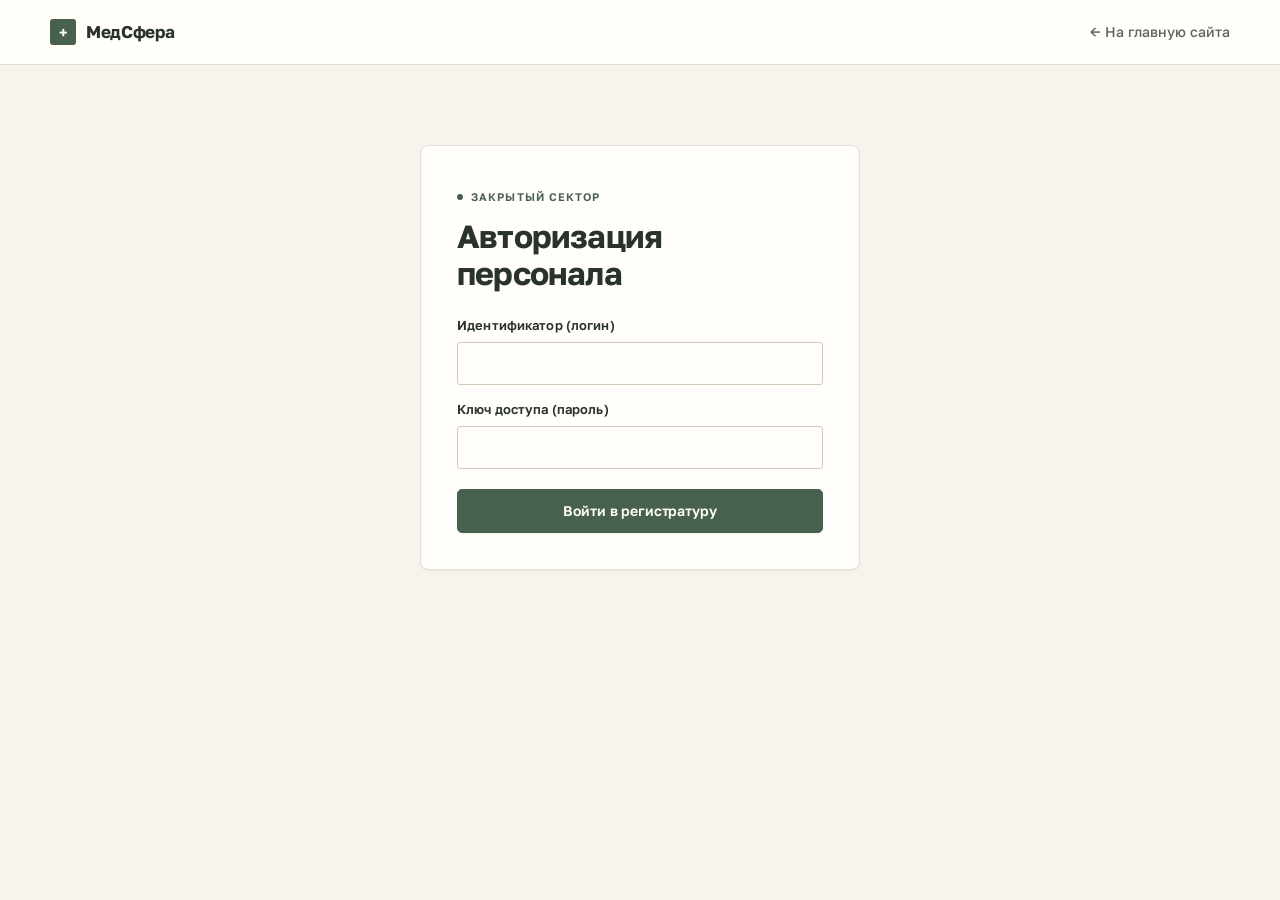
==== commit 58d2372f: "feat: warm light editorial redesign with self-hosted Golos Text across all pages" ====
--- a/frontend/admin.html
+++ b/frontend/admin.html
@@ -5,7 +5,8 @@
   <meta name="viewport" content="width=device-width, initial-scale=1">
   <title>Клиническая регистратура и администрирование | МедСфера</title>
   <meta name="robots" content="noindex">
-  <link rel="stylesheet" href="css/style.css">
+  <link rel="stylesheet" href="css/fonts.css?v=light1">
+  <link rel="stylesheet" href="css/style.css?v=light1">
 </head>
 <body data-page="admin">
   <header class="site-header">
--- a/frontend/css/fonts.css
+++ b/frontend/css/fonts.css
@@ -0,0 +1,42 @@
+@font-face {
+  font-family: 'Golos Text';
+  font-style: normal;
+  font-weight: 400;
+  font-display: swap;
+  src: url(../assets/fonts/golos-text-0.ttf) format('truetype');
+}
+@font-face {
+  font-family: 'Golos Text';
+  font-style: normal;
+  font-weight: 500;
+  font-display: swap;
+  src: url(../assets/fonts/golos-text-1.ttf) format('truetype');
+}
+@font-face {
+  font-family: 'Golos Text';
+  font-style: normal;
+  font-weight: 600;
+  font-display: swap;
+  src: url(../assets/fonts/golos-text-2.ttf) format('truetype');
+}
+@font-face {
+  font-family: 'Golos Text';
+  font-style: normal;
+  font-weight: 700;
+  font-display: swap;
+  src: url(../assets/fonts/golos-text-3.ttf) format('truetype');
+}
+@font-face {
+  font-family: 'Golos Text';
+  font-style: normal;
+  font-weight: 800;
+  font-display: swap;
+  src: url(../assets/fonts/golos-text-4.ttf) format('truetype');
+}
+@font-face {
+  font-family: 'Golos Text';
+  font-style: normal;
+  font-weight: 900;
+  font-display: swap;
+  src: url(../assets/fonts/golos-text-5.ttf) format('truetype');
+}
--- a/frontend/css/style.css
+++ b/frontend/css/style.css
@@ -1,53 +1,61 @@
 /* ═══════════════════════════════════════════════════════════════════════
-   МедСфера · Clinical Minimalist Design System
-   Haute Couture & Anti-AI Architectural Discipline
+   МедСфера · Warm Editorial Light Design System
+   Palette derived from the clinic video assets (warm ivory, oak, sage)
    ═══════════════════════════════════════════════════════════════════════ */
 
 :root {
   /* Surfaces & Canvas */
-  --bg-page: #fafaf8;
-  --bg-surface: #ffffff;
-  --bg-subtle: #f2f3ee;
-  --bg-muted: #e9eae4;
-
-  /* Typography & Ink (No harsh pure #000) */
-  --ink-primary: #121517;
-  --ink-secondary: #4f5761;
-  --ink-tertiary: #7d8692;
-  --ink-inverse: #ffffff;
-
-  /* Brand / Clinical Accent (Deep surgical spruce & restrained tint) */
-  --accent: #11382d;
-  --accent-hover: #0a241c;
-  --accent-subtle: #edf4f1;
-  --accent-line: #c1d7cd;
+  --bg-page: #f7f4ee;
+  --bg-surface: #fffefa;
+  --bg-subtle: #f1ede4;
+  --bg-muted: #e9e4d8;
+
+  /* Typography & Ink */
+  --ink-primary: #29322c;
+  --ink-secondary: #5d655d;
+  --ink-tertiary: #8a9088;
+  --ink-inverse: #fffefa;
+
+  /* Brand / Clinical Accent (Sage) */
+  --accent: #48614f;
+  --accent-hover: #3a4e3f;
+  --accent-subtle: rgba(72, 97, 79, 0.08);
+  --accent-line: rgba(72, 97, 79, 0.3);
 
   /* Structural Hairlines */
-  --line: #e3e4de;
-  --line-strong: #cacbc3;
+  --line: #e5dfd2;
+  --line-strong: #d4ccbb;
 
   /* Functional & Status */
-  --danger: #9e2a2b;
-  --danger-subtle: #fbf0f0;
-  --danger-line: #ecc8c8;
-  --success: #1b5e3d;
-  --success-subtle: #edf7f1;
-  --success-line: #bfe5cf;
-
-  /* Radii (Disciplined, architectural — no bubbly AI slop) */
-  --radius-xs: 2px;
-  --radius-sm: 4px;
-  --radius-md: 6px;
+  --danger: #b3423f;
+  --danger-subtle: rgba(179, 66, 63, 0.08);
+  --danger-line: rgba(179, 66, 63, 0.3);
+  --success: #3d6b4f;
+  --success-subtle: rgba(61, 107, 79, 0.1);
+  --success-line: rgba(61, 107, 79, 0.3);
+
+  /* Radii */
+  --radius-xs: 3px;
+  --radius-sm: 5px;
+  --radius-md: 8px;
   --radius-pill: 999px;
 
-  /* Restrained, Layered Elevation */
-  --shadow-sm: 0 1px 2px rgba(18, 21, 23, 0.04);
-  --shadow-md: 0 4px 16px rgba(18, 21, 23, 0.06);
-  --shadow-pop: 0 16px 36px rgba(18, 21, 23, 0.12);
-
-  /* Typography metrics */
-  --font-sans: -apple-system, BlinkMacSystemFont, "Segoe UI", Roboto, "Helvetica Neue", Arial, sans-serif;
-  --font-mono: ui-monospace, "SF Mono", Menlo, Consolas, monospace;
+  /* Elevation */
+  --shadow-sm: 0 1px 2px rgba(60, 52, 38, 0.05);
+  --shadow-md: 0 4px 16px rgba(60, 52, 38, 0.07);
+  --shadow-pop: 0 16px 36px rgba(60, 52, 38, 0.14);
+
+  /* Typography */
+  --font-sans: 'Golos Text', -apple-system, BlinkMacSystemFont, 'Segoe UI', Roboto, sans-serif;
+  --font-mono: ui-monospace, 'SF Mono', Menlo, Consolas, monospace;
+
+  /* scroll-world theme override */
+  --sw-bg: #f7f4ee;
+  --sw-ink: #29322c;
+  --sw-ink-soft: #5d655d;
+  --sw-accent: #48614f;
+  --sw-font-display: 'Golos Text', -apple-system, BlinkMacSystemFont, sans-serif;
+  --sw-font-body: 'Golos Text', -apple-system, BlinkMacSystemFont, sans-serif;
 }
 
 /* ── Reset & Foundation ────────────────────────────────────────── */
@@ -66,9 +74,8 @@
   color: var(--ink-primary);
   background-color: var(--bg-page);
   font-family: var(--font-sans);
-  font-size: 15px;
+  font-size: 16px;
   line-height: 1.6;
-  font-feature-settings: "tnum" 1, "cv02" 1;
 }
 
 a {
@@ -103,7 +110,7 @@
   position: sticky;
   top: 0;
   z-index: 40;
-  background: rgba(250, 250, 248, 0.94);
+  background: rgba(255, 254, 250, 0.92);
   backdrop-filter: blur(12px);
   -webkit-backdrop-filter: blur(12px);
   border-bottom: 1px solid var(--line);
@@ -133,7 +140,7 @@
   display: grid;
   place-items: center;
   background: var(--accent);
-  color: #ffffff;
+  color: var(--ink-inverse);
   border-radius: var(--radius-xs);
   font-size: 15px;
   font-weight: 600;
@@ -166,7 +173,7 @@
   left: 0;
   right: 0;
   height: 1.5px;
-  background: var(--ink-primary);
+  background: var(--accent);
 }
 
 .menu-button {
@@ -184,19 +191,19 @@
 h1, h2, h3, h4 {
   margin: 0;
   color: var(--ink-primary);
-  letter-spacing: -0.03em;
+  letter-spacing: -0.025em;
   line-height: 1.15;
   font-weight: 700;
 }
 
 h1 {
-  font-size: clamp(34px, 4.5vw, 56px);
+  font-size: clamp(34px, 4.5vw, 54px);
   line-height: 1.08;
   max-width: 22ch;
 }
 
 h2 {
-  font-size: clamp(24px, 3vw, 36px);
+  font-size: clamp(24px, 3vw, 34px);
   line-height: 1.15;
 }
 
@@ -210,12 +217,11 @@
   align-items: center;
   gap: 8px;
   margin: 0 0 12px;
-  font-family: var(--font-mono);
   font-size: 11px;
   font-weight: 600;
   letter-spacing: 0.1em;
   text-transform: uppercase;
-  color: var(--ink-secondary);
+  color: var(--accent);
 }
 
 .eyebrow::before {
@@ -227,14 +233,14 @@
   border-radius: 50%;
 }
 
-/* ── Buttons (Precision, high-contrast, no pill-shaped jelly) ──── */
+/* ── Buttons ───────────────────────────────────────────────────── */
 .button {
   display: inline-flex;
   align-items: center;
   justify-content: center;
   gap: 8px;
-  min-height: 42px;
-  padding: 8px 18px;
+  min-height: 44px;
+  padding: 8px 20px;
   border: 1px solid var(--accent);
   border-radius: var(--radius-sm);
   background: var(--accent);
@@ -264,7 +270,7 @@
 
 .button-secondary:hover {
   background: var(--bg-subtle);
-  border-color: var(--ink-primary);
+  border-color: var(--accent);
   color: var(--ink-primary);
 }
 
@@ -294,128 +300,13 @@
 }
 
 .button-small {
-  min-height: 32px;
-  padding: 4px 12px;
+  min-height: 36px;
+  padding: 4px 14px;
   font-size: 13px;
   border-radius: var(--radius-xs);
 }
 
-/* ── Hero Section (Asymmetric Architectural Split) ─────────────── */
-.hero {
-  padding: 80px 0 72px;
-  background: var(--bg-page);
-  border-bottom: 1px solid var(--line);
-}
-
-.hero-grid {
-  display: grid;
-  grid-template-columns: 1.15fr 0.85fr;
-  align-items: start;
-  gap: 56px;
-}
-
-.hero-copy > p:not(.eyebrow) {
-  max-width: 520px;
-  margin: 20px 0 32px;
-  font-size: 18px;
-  line-height: 1.55;
-  color: var(--ink-secondary);
-}
-
-.hero-actions {
-  display: flex;
-  align-items: center;
-  gap: 14px;
-}
-
-.hero-art {
-  display: flex;
-  flex-direction: column;
-}
-
-.hero-card {
-  border: 1px solid var(--line-strong);
-  border-radius: var(--radius-sm);
-  background: var(--bg-surface);
-  padding: 28px;
-  box-shadow: var(--shadow-sm);
-}
-
-.desk-header {
-  display: flex;
-  align-items: center;
-  justify-content: space-between;
-  border-bottom: 1px solid var(--line);
-  padding-bottom: 14px;
-  margin-bottom: 18px;
-}
-
-.desk-badge {
-  display: inline-flex;
-  align-items: center;
-  gap: 6px;
-  font-family: var(--font-mono);
-  font-size: 11px;
-  font-weight: 600;
-  text-transform: uppercase;
-  letter-spacing: 0.06em;
-  color: var(--success);
-}
-
-.desk-badge::before {
-  content: "";
-  width: 6px;
-  height: 6px;
-  border-radius: 50%;
-  background: var(--success);
-}
-
-.desk-schedule {
-  font-family: var(--font-mono);
-  font-size: 12px;
-  color: var(--ink-tertiary);
-}
-
-.desk-title {
-  margin: 0 0 8px;
-  font-size: 19px;
-  font-weight: 700;
-  letter-spacing: -0.02em;
-}
-
-.desk-lead {
-  margin: 0 0 20px;
-  font-size: 14px;
-  color: var(--ink-secondary);
-  line-height: 1.5;
-}
-
-.desk-metrics {
-  display: grid;
-  grid-template-columns: repeat(2, 1fr);
-  gap: 12px;
-  padding-top: 16px;
-  border-top: 1px solid var(--line);
-}
-
-.metric-item {
-  display: flex;
-  flex-direction: column;
-}
-
-.metric-item strong {
-  font-size: 18px;
-  font-weight: 700;
-  color: var(--ink-primary);
-  font-feature-settings: "tnum" 1;
-}
-
-.metric-item span {
-  font-size: 12px;
-  color: var(--ink-tertiary);
-}
-
-/* ── Content Sections & Swiss Grid ─────────────────────────────── */
+/* ── Content Sections ──────────────────────────────────────────── */
 .section {
   padding: 72px 0;
 }
@@ -449,10 +340,10 @@
   gap: 16px;
 }
 
-/* ── Cards (Hairline precision, crisp typography) ──────────────── */
+/* ── Cards ─────────────────────────────────────────────────────── */
 .card {
   border: 1px solid var(--line);
-  border-radius: var(--radius-sm);
+  border-radius: var(--radius-md);
   background: var(--bg-surface);
   padding: 24px;
   transition: border-color 0.15s ease, box-shadow 0.15s ease;
@@ -462,7 +353,7 @@
 
 .card:hover {
   border-color: var(--line-strong);
-  box-shadow: var(--shadow-sm);
+  box-shadow: var(--shadow-md);
 }
 
 .service-card {
@@ -488,10 +379,9 @@
   display: flex;
   align-items: baseline;
   justify-content: space-between;
-  font-family: var(--font-mono);
-  font-size: 13px;
+  font-size: 14px;
   font-weight: 600;
-  color: var(--ink-primary);
+  color: var(--accent);
 }
 
 .doctor-card {
@@ -505,12 +395,11 @@
   flex: 0 0 60px;
   width: 60px;
   height: 60px;
-  border-radius: var(--radius-xs);
+  border-radius: var(--radius-sm);
   background: var(--bg-subtle);
   border: 1px solid var(--line);
   display: grid;
   place-items: center;
-  font-family: var(--font-mono);
   font-size: 13px;
   font-weight: 700;
   color: var(--ink-secondary);
@@ -531,7 +420,6 @@
 .doctor-card .eyebrow {
   margin: 0 0 6px;
   font-size: 10px;
-  color: var(--accent);
 }
 
 .doctor-card .eyebrow::before {
@@ -545,12 +433,12 @@
   line-height: 1.45;
 }
 
-/* ── Form Card (Clinical Intake Form) ──────────────────────────── */
+/* ── Form Card ─────────────────────────────────────────────────── */
 .form-card {
   max-width: 720px;
   padding: 36px;
-  border: 1px solid var(--line-strong);
-  border-radius: var(--radius-sm);
+  border: 1px solid var(--line);
+  border-radius: var(--radius-md);
   background: var(--bg-surface);
   box-shadow: var(--shadow-sm);
 }
@@ -572,7 +460,7 @@
 }
 
 label {
-  font-size: 12px;
+  font-size: 13px;
   font-weight: 600;
   letter-spacing: 0.01em;
   color: var(--ink-primary);
@@ -585,13 +473,13 @@
   border-radius: var(--radius-xs);
   background: var(--bg-surface);
   color: var(--ink-primary);
-  font-size: 14px;
+  font-size: 15px;
   line-height: 1.4;
   transition: border-color 0.15s ease, box-shadow 0.15s ease;
 }
 
 input:hover, select:hover, textarea:hover {
-  border-color: var(--ink-secondary);
+  border-color: var(--ink-tertiary);
 }
 
 input:focus, select:focus, textarea:focus {
@@ -636,7 +524,7 @@
 .success-panel {
   padding: 24px;
   border: 1px solid var(--success-line);
-  border-radius: var(--radius-xs);
+  border-radius: var(--radius-sm);
   background: var(--success-subtle);
   color: var(--success);
 }
@@ -655,12 +543,12 @@
 .success-panel code {
   font-family: var(--font-mono);
   font-size: 12px;
-  background: rgba(27, 94, 61, 0.1);
+  background: rgba(61, 107, 79, 0.1);
   padding: 2px 6px;
   border-radius: var(--radius-xs);
 }
 
-/* ── FAQ (Swiss Accordion) ─────────────────────────────────────── */
+/* ── FAQ ───────────────────────────────────────────────────────── */
 .faq-list {
   max-width: 780px;
   margin: 0 auto;
@@ -691,8 +579,7 @@
 
 .faq-item summary::after {
   content: "+";
-  font-family: var(--font-mono);
-  font-size: 18px;
+  font-size: 20px;
   font-weight: 400;
   color: var(--ink-tertiary);
   transition: transform 0.15s ease;
@@ -700,7 +587,7 @@
 
 .faq-item[open] summary::after {
   content: "−";
-  color: var(--ink-primary);
+  color: var(--accent);
 }
 
 .faq-item p {
@@ -754,8 +641,8 @@
 .empty-state {
   grid-column: 1 / -1;
   padding: 36px 20px;
-  border: 1px dashed var(--line);
-  border-radius: var(--radius-xs);
+  border: 1px dashed var(--line-strong);
+  border-radius: var(--radius-sm);
   color: var(--ink-tertiary);
   text-align: center;
   font-size: 14px;
@@ -825,7 +712,7 @@
 .table-wrap {
   overflow-x: auto;
   border: 1px solid var(--line);
-  border-radius: var(--radius-xs);
+  border-radius: var(--radius-sm);
   background: var(--bg-surface);
 }
 
@@ -840,12 +727,11 @@
   border-bottom: 1px solid var(--line);
   text-align: left;
   vertical-align: middle;
-  font-size: 13px;
+  font-size: 14px;
 }
 
 th {
-  font-family: var(--font-mono);
-  color: var(--ink-tertiary);
+  color: var(--ink-secondary);
   background: var(--bg-subtle);
   font-size: 11px;
   text-transform: uppercase;
@@ -866,14 +752,14 @@
   width: auto;
   min-width: 120px;
   padding: 4px 8px;
-  font-size: 12px;
+  font-size: 13px;
 }
 
 [hidden] {
   display: none !important;
 }
 
-/* ── AI Clinical Assistant (Haute Minimalist Widget) ────────────── */
+/* ── AI Clinical Assistant ─────────────────────────────────────── */
 .ai-chat {
   position: fixed;
   right: 24px;
@@ -888,9 +774,9 @@
 .ai-chat__fab {
   min-height: 44px;
   padding: 10px 18px;
-  border: 1px solid var(--ink-primary);
+  border: 1px solid var(--accent);
   border-radius: var(--radius-pill);
-  background: var(--ink-primary);
+  background: var(--accent);
   color: var(--ink-inverse);
   font-size: 13px;
   font-weight: 600;
@@ -903,13 +789,13 @@
 }
 
 .ai-chat__fab:hover {
-  background: #000000;
+  background: var(--accent-hover);
   transform: translateY(-1px);
 }
 
 .ai-chat__fab.is-open {
-  background: var(--ink-secondary);
-  border-color: var(--ink-secondary);
+  background: var(--accent-hover);
+  border-color: var(--accent-hover);
 }
 
 .ai-chat__fab svg {
@@ -923,8 +809,8 @@
   max-height: min(540px, 75vh);
   display: flex;
   flex-direction: column;
-  border: 1px solid var(--line-strong);
-  border-radius: var(--radius-sm);
+  border: 1px solid var(--line);
+  border-radius: var(--radius-md);
   background: var(--bg-surface);
   box-shadow: var(--shadow-pop);
   overflow: hidden;
@@ -953,7 +839,6 @@
 }
 
 .ai-chat__hint {
-  font-family: var(--font-mono);
   font-size: 11px;
   color: var(--success);
   display: inline-flex;
@@ -970,8 +855,8 @@
 }
 
 .ai-chat__close {
-  width: 28px;
-  height: 28px;
+  width: 32px;
+  height: 32px;
   border: 1px solid var(--line);
   background: transparent;
   color: var(--ink-secondary);
@@ -995,14 +880,14 @@
   display: flex;
   flex-direction: column;
   gap: 10px;
-  background: var(--bg-page);
+  background: var(--bg-subtle);
 }
 
 .ai-chat__msg {
   max-width: 86%;
   padding: 10px 14px;
-  border-radius: var(--radius-xs);
-  font-size: 13.5px;
+  border-radius: var(--radius-md);
+  font-size: 14px;
   line-height: 1.5;
   white-space: pre-wrap;
   word-wrap: break-word;
@@ -1011,7 +896,7 @@
 .ai-chat__msg--user {
   align-self: flex-end;
   color: var(--ink-inverse);
-  background: var(--ink-primary);
+  background: var(--accent);
 }
 
 .ai-chat__msg--assistant {
@@ -1025,9 +910,8 @@
   margin: 0;
   padding: 6px 16px;
   color: var(--ink-tertiary);
-  font-family: var(--font-mono);
   font-size: 11px;
-  background: var(--bg-page);
+  background: var(--bg-subtle);
 }
 
 .ai-chat__form {
@@ -1042,9 +926,9 @@
   flex: 1;
   min-width: 0;
   padding: 8px 10px;
-  border: 1px solid var(--line);
+  border: 1px solid var(--line-strong);
   border-radius: var(--radius-xs);
-  font-size: 13px;
+  font-size: 14px;
 }
 
 .ai-chat__input:focus {
@@ -1053,10 +937,10 @@
 }
 
 .ai-chat__send {
-  width: 36px;
-  height: 36px;
+  width: 40px;
+  height: 40px;
   border: 1px solid var(--accent);
-  border-radius: var(--radius-xs);
+  border-radius: var(--radius-sm);
   color: var(--ink-inverse);
   background: var(--accent);
   display: grid;
@@ -1073,12 +957,14 @@
   cursor: not-allowed;
 }
 
+/* ── scroll-world integration ──────────────────────────────────── */
+.world-hero {
+  position: relative;
+  width: 100%;
+}
+
 /* ── Responsive Adaptations ────────────────────────────────────── */
 @media (max-width: 860px) {
-  .hero-grid {
-    grid-template-columns: 1fr;
-    gap: 36px;
-  }
   .grid, .admin-forms {
     grid-template-columns: 1fr;
   }
@@ -1133,3 +1019,13 @@
     align-items: flex-start;
   }
 }
+
+@media (prefers-reduced-motion: reduce) {
+  html {
+    scroll-behavior: auto;
+  }
+  *, *::before, *::after {
+    transition-duration: 0.01ms !important;
+    animation-duration: 0.01ms !important;
+  }
+}
